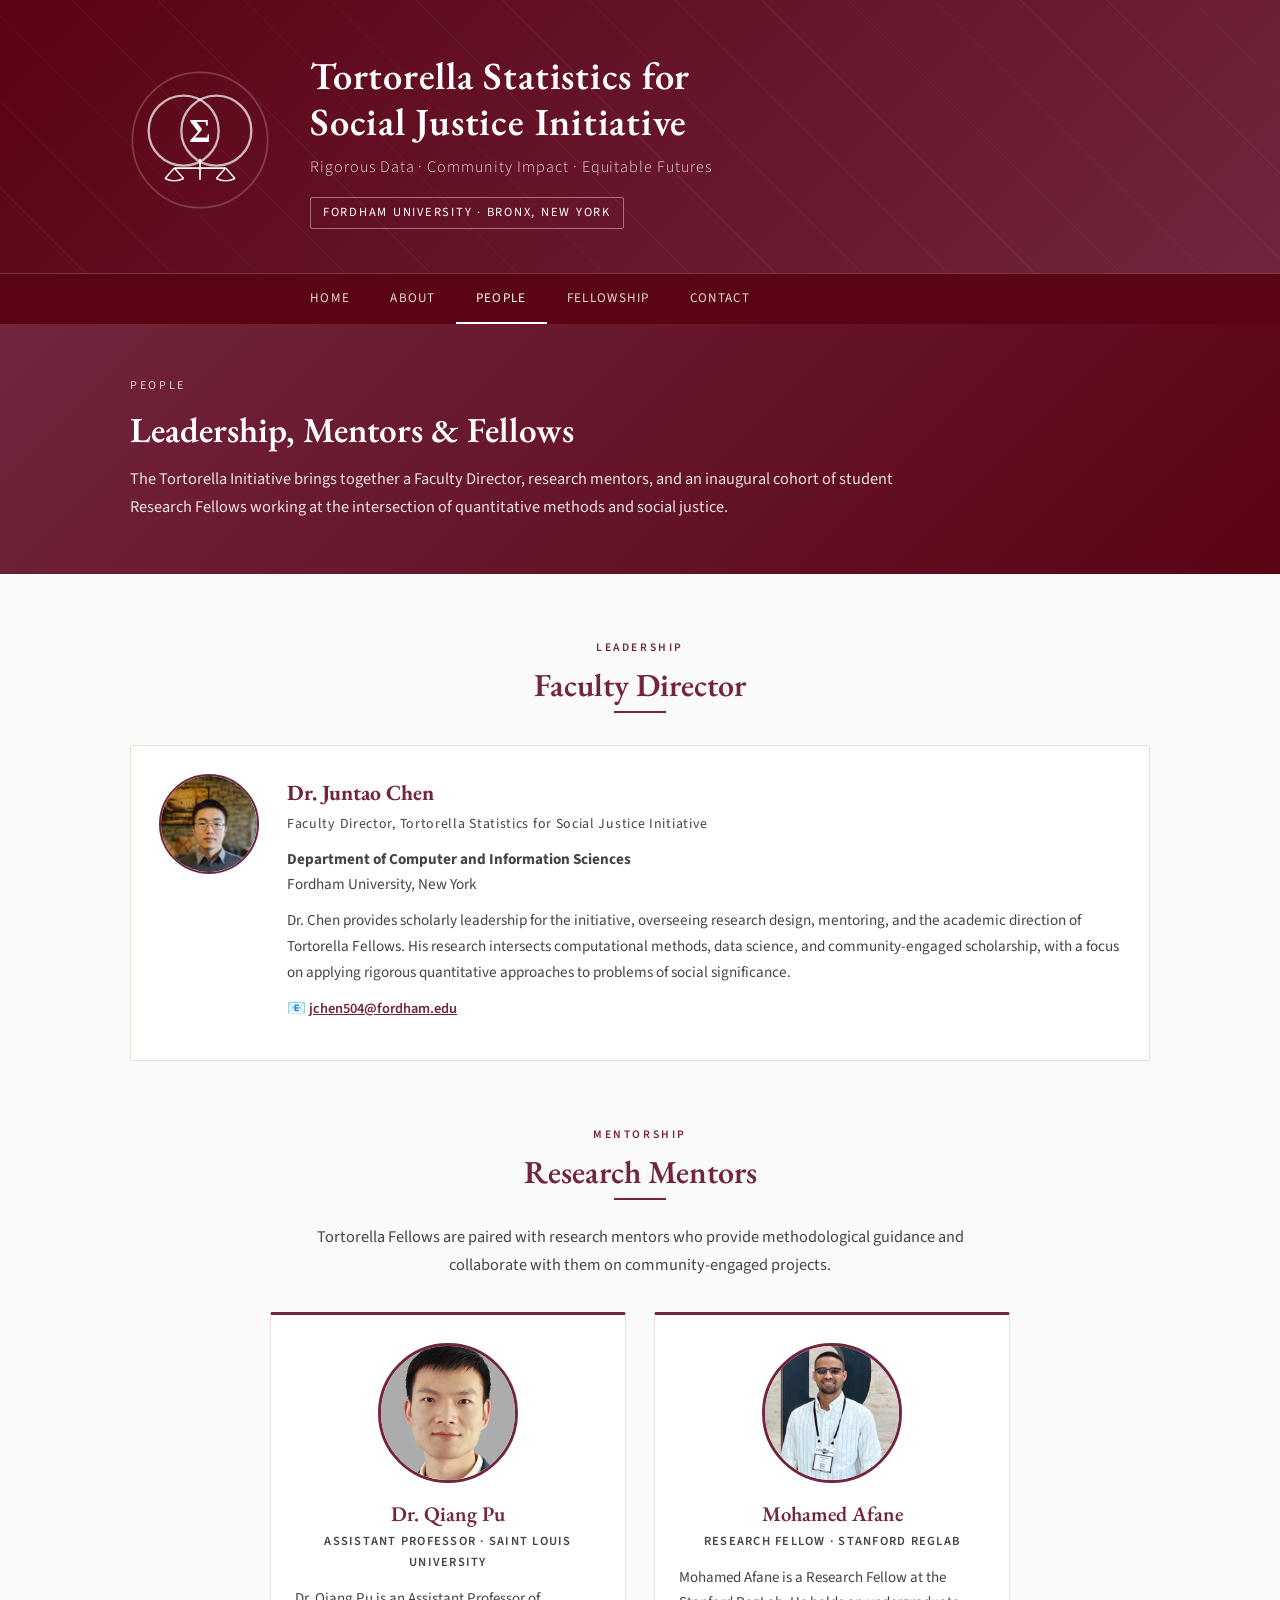
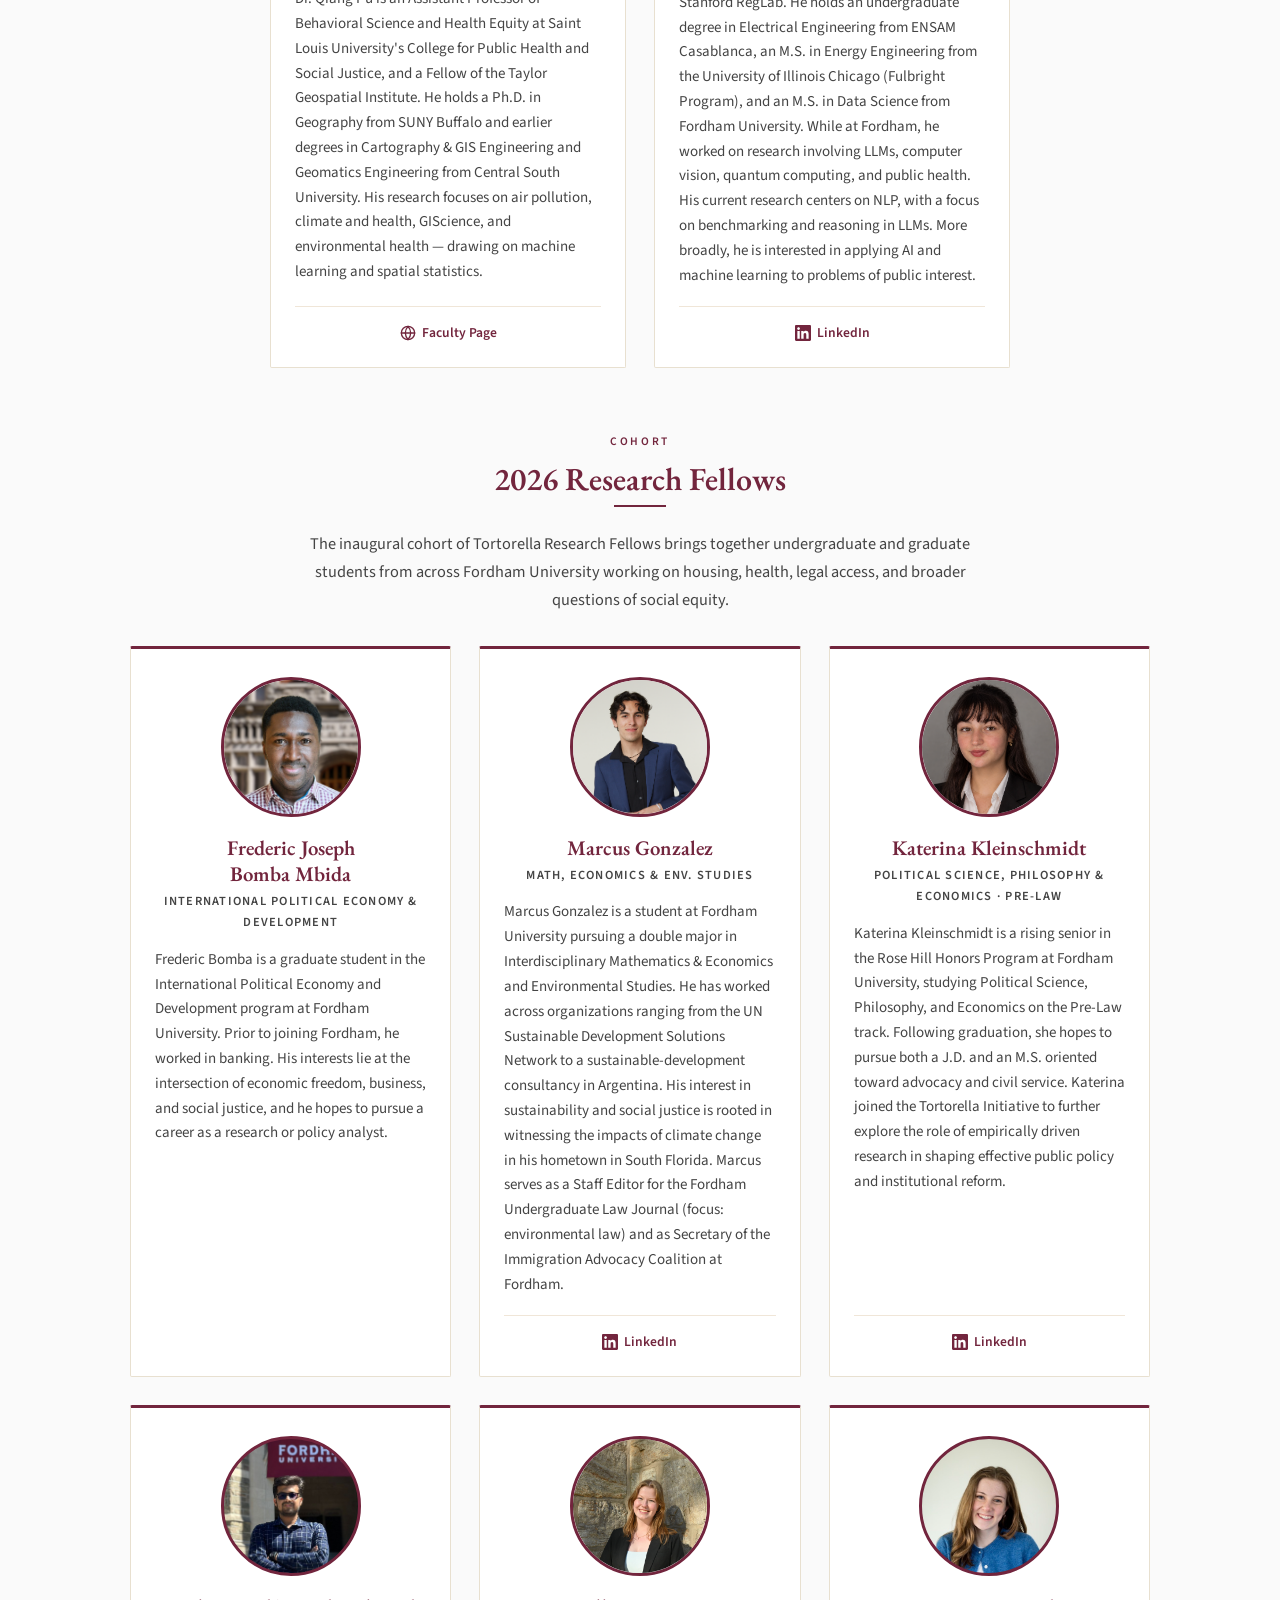
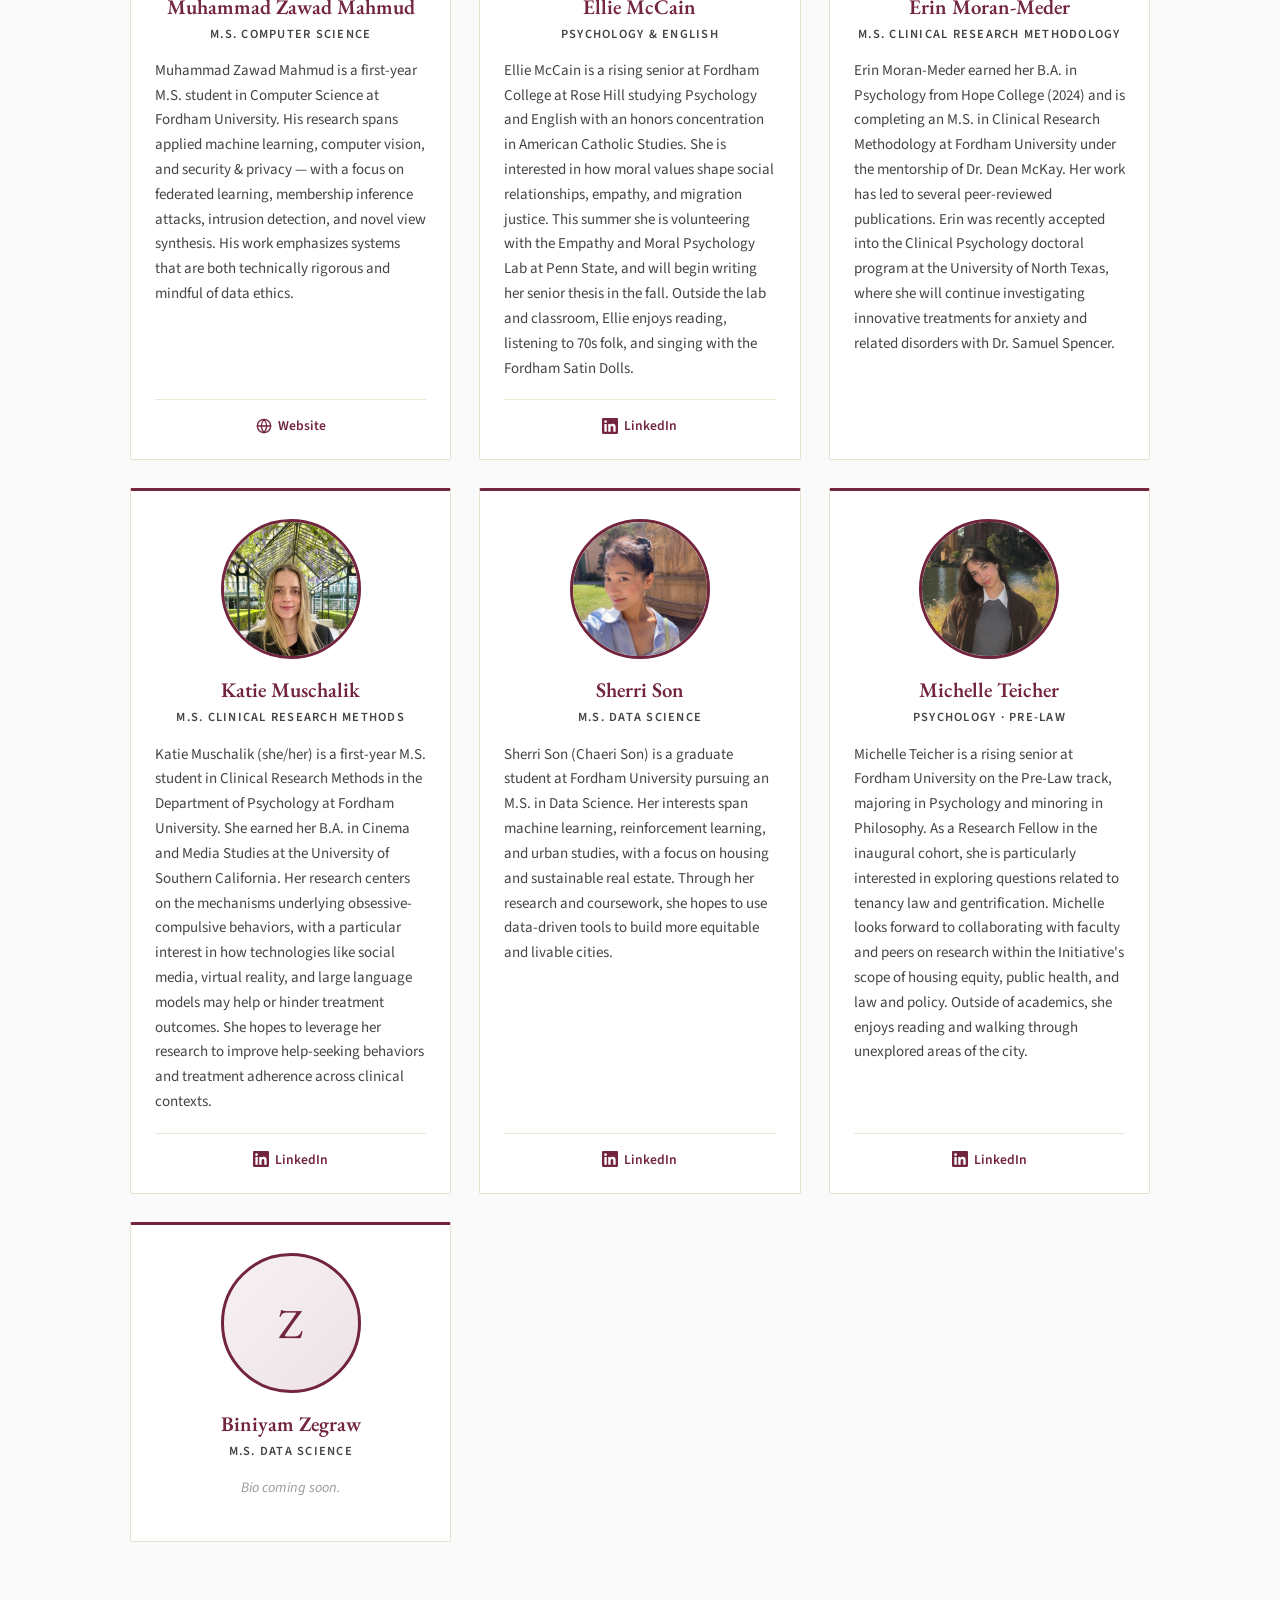
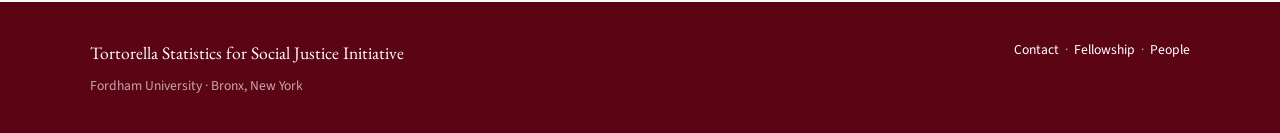
==== people.html @ 8338e9df "Add multi-page site, photos, and favicon" ====
<!DOCTYPE html>
<html lang="en">
<head>
<meta charset="UTF-8"/>
<meta name="viewport" content="width=device-width, initial-scale=1.0"/>
<title>People — Tortorella Statistics for Social Justice Initiative</title>
<link href="https://fonts.googleapis.com/css2?family=EB+Garamond:ital,wght@0,400;0,600;1,400&family=Libre+Baskerville:ital,wght@0,400;0,700;1,400&family=Source+Sans+3:wght@300;400;600&display=swap" rel="stylesheet"/>
<link rel="icon" href="favicon.svg" type="image/svg+xml"/>
<link rel="stylesheet" href="styles.css"/>
</head>
<body>

<!-- HEADER -->
<header>
  <div class="header-inner">
    <div class="header-logo-area">
      <svg xmlns="http://www.w3.org/2000/svg" viewBox="0 0 120 120" width="140" height="140">
        <circle cx="60" cy="60" r="58" fill="none" stroke="white" stroke-width="1.5" opacity="0.2"/>
        <circle cx="46" cy="52" r="30" fill="none" stroke="white" stroke-width="2" opacity="0.7"/>
        <circle cx="74" cy="52" r="30" fill="none" stroke="white" stroke-width="2" opacity="0.7"/>
        <text x="60" y="62" text-anchor="middle" font-family="Georgia,serif" font-size="28" fill="white" font-weight="bold">Σ</text>
        <line x1="38" y1="84" x2="82" y2="84" stroke="white" stroke-width="1.5"/>
        <line x1="60" y1="76" x2="60" y2="94" stroke="white" stroke-width="1.5"/>
        <line x1="38" y1="84" x2="30" y2="93" stroke="white" stroke-width="1.2"/>
        <line x1="38" y1="84" x2="46" y2="93" stroke="white" stroke-width="1.2"/>
        <path d="M30,93 Q38,97 46,93" fill="none" stroke="white" stroke-width="1.2"/>
        <line x1="82" y1="84" x2="90" y2="93" stroke="white" stroke-width="1.2"/>
        <line x1="82" y1="84" x2="74" y2="93" stroke="white" stroke-width="1.2"/>
        <path d="M74,93 Q82,97 90,93" fill="none" stroke="white" stroke-width="1.2"/>
      </svg>
    </div>
    <div class="header-text">
      <h1><a href="index.html">Tortorella Statistics for<br>Social Justice Initiative</a></h1>
      <div class="tagline">Rigorous Data · Community Impact · Equitable Futures</div>
      <div class="fordham-badge">Fordham University · Bronx, New York</div>
    </div>
  </div>
</header>

<!-- NAVIGATION -->
<nav>
  <ul>
    <li><a href="index.html">Home</a></li>
    <li><a href="about.html">About</a></li>
    <li><a href="people.html" class="active">People</a></li>
    <li><a href="fellowship.html">Fellowship</a></li>
    <li><a href="contact.html">Contact</a></li>
  </ul>
</nav>

<!-- PAGE HERO -->
<div class="hero-strip">
  <div class="hero-strip-inner">
    <div class="eyebrow">People</div>
    <h1>Leadership, Mentors &amp; Fellows</h1>
    <p>
      The Tortorella Initiative brings together a Faculty Director, research mentors,
      and an inaugural cohort of student Research Fellows working at the intersection of
      quantitative methods and social justice.
    </p>
  </div>
</div>

<!-- MAIN -->
<div class="page-wrap" style="padding-top:0;">

  <!-- FACULTY DIRECTOR -->
  <section>
    <div class="subsection-header">
      <div class="section-label">Leadership</div>
      <h2>Faculty Director</h2>
      <div class="section-rule"></div>
    </div>
    <div class="faculty-card">
      <img src="photos/Chen.jpg" alt="Dr. Juntao Chen"/>
      <div class="faculty-info">
        <h3>Dr. Juntao Chen</h3>
        <div class="title">Faculty Director, Tortorella Statistics for Social Justice Initiative</div>
        <p>
          <strong>Department of Computer and Information Sciences</strong><br>
          Fordham University, New York
        </p>
        <p>
          Dr. Chen provides scholarly leadership for the initiative, overseeing research design, mentoring,
          and the academic direction of Tortorella Fellows. His research intersects computational methods, data science,
          and community-engaged scholarship, with a focus on applying rigorous quantitative approaches to problems
          of social significance.
        </p>
        <p>
          📧 <a href="mailto:jchen504@fordham.edu" style="font-weight:600;">jchen504@fordham.edu</a>
        </p>
      </div>
    </div>
  </section>

  <!-- RESEARCH MENTORS -->
  <section>
    <div class="subsection-header">
      <div class="section-label">Mentorship</div>
      <h2>Research Mentors</h2>
      <div class="section-rule"></div>
      <p>
        Tortorella Fellows are paired with research mentors who provide methodological
        guidance and collaborate with them on community-engaged projects.
      </p>
    </div>
    <div class="mentors-grid">

      <!-- MENTOR: Qiang Pu -->
      <div class="fellow-card">
        <img src="photos/Qiang.jpg" alt="Dr. Qiang Pu" class="fellow-photo" style="object-position:center 25%;"/>
        <div class="fellow-name">Dr. Qiang Pu</div>
        <div class="fellow-affiliation">Assistant Professor · Saint Louis University</div>
        <p class="fellow-bio">
          Dr. Qiang Pu is an Assistant Professor of Behavioral Science and Health Equity
          at Saint Louis University's College for Public Health and Social Justice, and
          a Fellow of the Taylor Geospatial Institute. He holds a Ph.D. in Geography
          from SUNY Buffalo and earlier degrees in Cartography &amp; GIS Engineering
          and Geomatics Engineering from Central South University. His research focuses
          on air pollution, climate and health, GIScience, and environmental health —
          drawing on machine learning and spatial statistics.
        </p>
        <div class="fellow-links">
          <a href="https://www.slu.edu/public-health-social-justice/faculty/pu-qiang.php" target="_blank" rel="noopener">
            <svg viewBox="0 0 24 24" fill="none" stroke="currentColor" stroke-width="2" stroke-linecap="round" stroke-linejoin="round" aria-hidden="true">
              <circle cx="12" cy="12" r="10"/>
              <line x1="2" y1="12" x2="22" y2="12"/>
              <path d="M12 2a15.3 15.3 0 0 1 4 10 15.3 15.3 0 0 1-4 10 15.3 15.3 0 0 1-4-10 15.3 15.3 0 0 1 4-10z"/>
            </svg>
            Faculty Page
          </a>
        </div>
      </div>

      <!-- MENTOR: Mohamed Afane -->
      <div class="fellow-card">
        <img src="photos/Mohamed.jpeg" alt="Mohamed Afane" class="fellow-photo"/>
        <div class="fellow-name">Mohamed Afane</div>
        <div class="fellow-affiliation">Research Fellow · Stanford RegLab</div>
        <p class="fellow-bio">
          Mohamed Afane is a Research Fellow at the Stanford RegLab. He holds an
          undergraduate degree in Electrical Engineering from ENSAM Casablanca, an M.S.
          in Energy Engineering from the University of Illinois Chicago (Fulbright
          Program), and an M.S. in Data Science from Fordham University. While at
          Fordham, he worked on research involving LLMs, computer vision, quantum
          computing, and public health. His current research centers on NLP, with a
          focus on benchmarking and reasoning in LLMs. More broadly, he is interested
          in applying AI and machine learning to problems of public interest.
        </p>
        <div class="fellow-links">
          <a href="https://www.linkedin.com/in/afane/" target="_blank" rel="noopener">
            <svg viewBox="0 0 24 24" fill="currentColor" aria-hidden="true">
              <path d="M20.45 20.45h-3.55v-5.57c0-1.33-.02-3.04-1.85-3.04-1.85 0-2.13 1.45-2.13 2.95v5.66H9.36V9h3.41v1.56h.05c.47-.9 1.63-1.85 3.36-1.85 3.6 0 4.27 2.37 4.27 5.45v6.29zM5.34 7.43c-1.14 0-2.07-.93-2.07-2.07s.93-2.07 2.07-2.07 2.07.93 2.07 2.07-.93 2.07-2.07 2.07zM7.12 20.45H3.56V9h3.56v11.45zM22.22 0H1.77C.79 0 0 .77 0 1.72v20.56C0 23.23.79 24 1.77 24h20.45c.98 0 1.77-.77 1.77-1.72V1.72C24 .77 23.21 0 22.22 0z"/>
            </svg>
            LinkedIn
          </a>
        </div>
      </div>

    </div>
  </section>

  <!-- 2026 FELLOWS -->
  <section>
    <div class="subsection-header">
      <div class="section-label">Cohort</div>
      <h2>2026 Research Fellows</h2>
      <div class="section-rule"></div>
      <p>
        The inaugural cohort of Tortorella Research Fellows brings together undergraduate
        and graduate students from across Fordham University working on housing, health,
        legal access, and broader questions of social equity.
      </p>
    </div>
    <div class="fellows-grid">

      <!-- FELLOW: Frederic Joseph Bomba Mbida -->
      <div class="fellow-card">
        <img src="photos/Fredric.jpg" alt="Frederic Joseph Bomba Mbida" class="fellow-photo"/>
        <div class="fellow-name">Frederic Joseph<br>Bomba Mbida</div>
        <div class="fellow-affiliation">International Political Economy &amp; Development</div>
        <p class="fellow-bio">
          Frederic Bomba is a graduate student in the International Political Economy and
          Development program at Fordham University. Prior to joining Fordham, he worked
          in banking. His interests lie at the intersection of economic freedom, business,
          and social justice, and he hopes to pursue a career as a research or policy analyst.
        </p>
      </div>

      <!-- FELLOW: Marcus Gonzalez -->
      <div class="fellow-card">
        <img src="photos/Marcus.jpg" alt="Marcus Gonzalez" class="fellow-photo"/>
        <div class="fellow-name">Marcus Gonzalez</div>
        <div class="fellow-affiliation">Math, Economics &amp; Env. Studies</div>
        <p class="fellow-bio">
          Marcus Gonzalez is a student at Fordham University pursuing a double major in
          Interdisciplinary Mathematics &amp; Economics and Environmental Studies. He has
          worked across organizations ranging from the UN Sustainable Development Solutions
          Network to a sustainable-development consultancy in Argentina. His interest in
          sustainability and social justice is rooted in witnessing the impacts of climate
          change in his hometown in South Florida. Marcus serves as a Staff Editor for the
          Fordham Undergraduate Law Journal (focus: environmental law) and as Secretary of
          the Immigration Advocacy Coalition at Fordham.
        </p>
        <div class="fellow-links">
          <a href="https://www.linkedin.com/in/marcuswgonzalez/" target="_blank" rel="noopener">
            <svg viewBox="0 0 24 24" fill="currentColor" aria-hidden="true">
              <path d="M20.45 20.45h-3.55v-5.57c0-1.33-.02-3.04-1.85-3.04-1.85 0-2.13 1.45-2.13 2.95v5.66H9.36V9h3.41v1.56h.05c.47-.9 1.63-1.85 3.36-1.85 3.6 0 4.27 2.37 4.27 5.45v6.29zM5.34 7.43c-1.14 0-2.07-.93-2.07-2.07s.93-2.07 2.07-2.07 2.07.93 2.07 2.07-.93 2.07-2.07 2.07zM7.12 20.45H3.56V9h3.56v11.45zM22.22 0H1.77C.79 0 0 .77 0 1.72v20.56C0 23.23.79 24 1.77 24h20.45c.98 0 1.77-.77 1.77-1.72V1.72C24 .77 23.21 0 22.22 0z"/>
            </svg>
            LinkedIn
          </a>
        </div>
      </div>

      <!-- FELLOW: Katerina Kleinschmidt -->
      <div class="fellow-card">
        <img src="photos/Katerina.png" alt="Katerina Kleinschmidt" class="fellow-photo"/>
        <div class="fellow-name">Katerina Kleinschmidt</div>
        <div class="fellow-affiliation">Political Science, Philosophy &amp; Economics · Pre-Law</div>
        <p class="fellow-bio">
          Katerina Kleinschmidt is a rising senior in the Rose Hill Honors Program at
          Fordham University, studying Political Science, Philosophy, and Economics on the
          Pre-Law track. Following graduation, she hopes to pursue both a J.D. and an M.S.
          oriented toward advocacy and civil service. Katerina joined the Tortorella
          Initiative to further explore the role of empirically driven research in shaping
          effective public policy and institutional reform.
        </p>
        <div class="fellow-links">
          <a href="https://www.linkedin.com/in/katerina-kleinschmidt/" target="_blank" rel="noopener">
            <svg viewBox="0 0 24 24" fill="currentColor" aria-hidden="true">
              <path d="M20.45 20.45h-3.55v-5.57c0-1.33-.02-3.04-1.85-3.04-1.85 0-2.13 1.45-2.13 2.95v5.66H9.36V9h3.41v1.56h.05c.47-.9 1.63-1.85 3.36-1.85 3.6 0 4.27 2.37 4.27 5.45v6.29zM5.34 7.43c-1.14 0-2.07-.93-2.07-2.07s.93-2.07 2.07-2.07 2.07.93 2.07 2.07-.93 2.07-2.07 2.07zM7.12 20.45H3.56V9h3.56v11.45zM22.22 0H1.77C.79 0 0 .77 0 1.72v20.56C0 23.23.79 24 1.77 24h20.45c.98 0 1.77-.77 1.77-1.72V1.72C24 .77 23.21 0 22.22 0z"/>
            </svg>
            LinkedIn
          </a>
        </div>
      </div>

      <!-- FELLOW: Muhammad Zawad Mahmud -->
      <div class="fellow-card">
        <div class="fellow-photo" role="img" aria-label="Muhammad Zawad Mahmud" style="background-image:url('photos/Muhammad.jpg'); background-size:220%; background-position:50% 70%; background-repeat:no-repeat;"></div>
        <div class="fellow-name">Muhammad Zawad Mahmud</div>
        <div class="fellow-affiliation">M.S. Computer Science</div>
        <p class="fellow-bio">
          Muhammad Zawad Mahmud is a first-year M.S. student in Computer Science at Fordham
          University. His research spans applied machine learning, computer vision, and
          security &amp; privacy — with a focus on federated learning, membership inference
          attacks, intrusion detection, and novel view synthesis. His work emphasizes systems
          that are both technically rigorous and mindful of data ethics.
        </p>
        <div class="fellow-links">
          <a href="https://zawadsadat.github.io/" target="_blank" rel="noopener">
            <svg viewBox="0 0 24 24" fill="none" stroke="currentColor" stroke-width="2" stroke-linecap="round" stroke-linejoin="round" aria-hidden="true">
              <circle cx="12" cy="12" r="10"/>
              <line x1="2" y1="12" x2="22" y2="12"/>
              <path d="M12 2a15.3 15.3 0 0 1 4 10 15.3 15.3 0 0 1-4 10 15.3 15.3 0 0 1-4-10 15.3 15.3 0 0 1 4-10z"/>
            </svg>
            Website
          </a>
        </div>
      </div>

      <!-- FELLOW: Ellie McCain -->
      <div class="fellow-card">
        <img src="photos/Ellie.jpg" alt="Ellie McCain" class="fellow-photo"/>
        <div class="fellow-name">Ellie McCain</div>
        <div class="fellow-affiliation">Psychology &amp; English</div>
        <p class="fellow-bio">
          Ellie McCain is a rising senior at Fordham College at Rose Hill studying Psychology
          and English with an honors concentration in American Catholic Studies. She is
          interested in how moral values shape social relationships, empathy, and migration
          justice. This summer she is volunteering with the Empathy and Moral Psychology Lab
          at Penn State, and will begin writing her senior thesis in the fall. Outside the
          lab and classroom, Ellie enjoys reading, listening to 70s folk, and singing with
          the Fordham Satin Dolls.
        </p>
        <div class="fellow-links">
          <a href="https://www.linkedin.com/in/elliemccain" target="_blank" rel="noopener">
            <svg viewBox="0 0 24 24" fill="currentColor" aria-hidden="true">
              <path d="M20.45 20.45h-3.55v-5.57c0-1.33-.02-3.04-1.85-3.04-1.85 0-2.13 1.45-2.13 2.95v5.66H9.36V9h3.41v1.56h.05c.47-.9 1.63-1.85 3.36-1.85 3.6 0 4.27 2.37 4.27 5.45v6.29zM5.34 7.43c-1.14 0-2.07-.93-2.07-2.07s.93-2.07 2.07-2.07 2.07.93 2.07 2.07-.93 2.07-2.07 2.07zM7.12 20.45H3.56V9h3.56v11.45zM22.22 0H1.77C.79 0 0 .77 0 1.72v20.56C0 23.23.79 24 1.77 24h20.45c.98 0 1.77-.77 1.77-1.72V1.72C24 .77 23.21 0 22.22 0z"/>
            </svg>
            LinkedIn
          </a>
        </div>
      </div>

      <!-- FELLOW: Erin Moran-Meder -->
      <div class="fellow-card">
        <div class="fellow-photo" role="img" aria-label="Erin Moran-Meder" style="background-image:url('photos/Erin.jpg'); background-size:150%; background-position:55% 25%; background-repeat:no-repeat;"></div>
        <div class="fellow-name">Erin Moran-Meder</div>
        <div class="fellow-affiliation">M.S. Clinical Research Methodology</div>
        <p class="fellow-bio">
          Erin Moran-Meder earned her B.A. in Psychology from Hope College (2024) and is
          completing an M.S. in Clinical Research Methodology at Fordham University under
          the mentorship of Dr. Dean McKay. Her work has led to several peer-reviewed
          publications. Erin was recently accepted into the Clinical Psychology doctoral
          program at the University of North Texas, where she will continue investigating
          innovative treatments for anxiety and related disorders with Dr. Samuel Spencer.
        </p>
      </div>

      <!-- FELLOW: Katie Muschalik -->
      <div class="fellow-card">
        <img src="photos/Katie.jpeg" alt="Katie Muschalik" class="fellow-photo"/>
        <div class="fellow-name">Katie Muschalik</div>
        <div class="fellow-affiliation">M.S. Clinical Research Methods</div>
        <p class="fellow-bio">
          Katie Muschalik (she/her) is a first-year M.S. student in Clinical Research Methods
          in the Department of Psychology at Fordham University. She earned her B.A. in
          Cinema and Media Studies at the University of Southern California. Her research
          centers on the mechanisms underlying obsessive-compulsive behaviors, with a
          particular interest in how technologies like social media, virtual reality, and
          large language models may help or hinder treatment outcomes. She hopes to leverage
          her research to improve help-seeking behaviors and treatment adherence across
          clinical contexts.
        </p>
        <div class="fellow-links">
          <a href="https://www.linkedin.com/in/katie-muschalik-556ab1175" target="_blank" rel="noopener">
            <svg viewBox="0 0 24 24" fill="currentColor" aria-hidden="true">
              <path d="M20.45 20.45h-3.55v-5.57c0-1.33-.02-3.04-1.85-3.04-1.85 0-2.13 1.45-2.13 2.95v5.66H9.36V9h3.41v1.56h.05c.47-.9 1.63-1.85 3.36-1.85 3.6 0 4.27 2.37 4.27 5.45v6.29zM5.34 7.43c-1.14 0-2.07-.93-2.07-2.07s.93-2.07 2.07-2.07 2.07.93 2.07 2.07-.93 2.07-2.07 2.07zM7.12 20.45H3.56V9h3.56v11.45zM22.22 0H1.77C.79 0 0 .77 0 1.72v20.56C0 23.23.79 24 1.77 24h20.45c.98 0 1.77-.77 1.77-1.72V1.72C24 .77 23.21 0 22.22 0z"/>
            </svg>
            LinkedIn
          </a>
        </div>
      </div>

      <!-- FELLOW: Sherri Son -->
      <div class="fellow-card">
        <img src="photos/Sherri.JPG" alt="Sherri Son" class="fellow-photo"/>
        <div class="fellow-name">Sherri Son</div>
        <div class="fellow-affiliation">M.S. Data Science</div>
        <p class="fellow-bio">
          Sherri Son (Chaeri Son) is a graduate student at Fordham University pursuing an M.S.
          in Data Science. Her interests span machine learning, reinforcement learning, and
          urban studies, with a focus on housing and sustainable real estate. Through her
          research and coursework, she hopes to use data-driven tools to build more equitable
          and livable cities.
        </p>
        <div class="fellow-links">
          <a href="https://www.linkedin.com/in/sherri-son/" target="_blank" rel="noopener">
            <svg viewBox="0 0 24 24" fill="currentColor" aria-hidden="true">
              <path d="M20.45 20.45h-3.55v-5.57c0-1.33-.02-3.04-1.85-3.04-1.85 0-2.13 1.45-2.13 2.95v5.66H9.36V9h3.41v1.56h.05c.47-.9 1.63-1.85 3.36-1.85 3.6 0 4.27 2.37 4.27 5.45v6.29zM5.34 7.43c-1.14 0-2.07-.93-2.07-2.07s.93-2.07 2.07-2.07 2.07.93 2.07 2.07-.93 2.07-2.07 2.07zM7.12 20.45H3.56V9h3.56v11.45zM22.22 0H1.77C.79 0 0 .77 0 1.72v20.56C0 23.23.79 24 1.77 24h20.45c.98 0 1.77-.77 1.77-1.72V1.72C24 .77 23.21 0 22.22 0z"/>
            </svg>
            LinkedIn
          </a>
        </div>
      </div>

      <!-- FELLOW: Michelle Teicher -->
      <div class="fellow-card">
        <img src="photos/Michelle.png" alt="Michelle Teicher" class="fellow-photo"/>
        <div class="fellow-name">Michelle Teicher</div>
        <div class="fellow-affiliation">Psychology · Pre-Law</div>
        <p class="fellow-bio">
          Michelle Teicher is a rising senior at Fordham University on the Pre-Law track,
          majoring in Psychology and minoring in Philosophy. As a Research Fellow in the
          inaugural cohort, she is particularly interested in exploring questions related
          to tenancy law and gentrification. Michelle looks forward to collaborating with
          faculty and peers on research within the Initiative's scope of housing equity,
          public health, and law and policy. Outside of academics, she enjoys reading and
          walking through unexplored areas of the city.
        </p>
        <div class="fellow-links">
          <a href="https://www.linkedin.com/in/michelle-teicher" target="_blank" rel="noopener">
            <svg viewBox="0 0 24 24" fill="currentColor" aria-hidden="true">
              <path d="M20.45 20.45h-3.55v-5.57c0-1.33-.02-3.04-1.85-3.04-1.85 0-2.13 1.45-2.13 2.95v5.66H9.36V9h3.41v1.56h.05c.47-.9 1.63-1.85 3.36-1.85 3.6 0 4.27 2.37 4.27 5.45v6.29zM5.34 7.43c-1.14 0-2.07-.93-2.07-2.07s.93-2.07 2.07-2.07 2.07.93 2.07 2.07-.93 2.07-2.07 2.07zM7.12 20.45H3.56V9h3.56v11.45zM22.22 0H1.77C.79 0 0 .77 0 1.72v20.56C0 23.23.79 24 1.77 24h20.45c.98 0 1.77-.77 1.77-1.72V1.72C24 .77 23.21 0 22.22 0z"/>
            </svg>
            LinkedIn
          </a>
        </div>
      </div>

      <!-- FELLOW: Biniyam Zegraw -->
      <div class="fellow-card">
        <div class="fellow-photo placeholder">Z</div>
        <div class="fellow-name">Biniyam Zegraw</div>
        <div class="fellow-affiliation">M.S. Data Science</div>
        <div class="fellow-placeholder-text">Bio coming soon.</div>
      </div>

    </div>
  </section>

</div>

<!-- FOOTER -->
<footer>
  <div class="footer-inner">
    <div>
      <div class="footer-brand">Tortorella Statistics for Social Justice Initiative</div>
      <div>Fordham University · Bronx, New York</div>
    </div>
    <div>
      <a href="contact.html">Contact</a> &nbsp;·&nbsp;
      <a href="fellowship.html">Fellowship</a> &nbsp;·&nbsp;
      <a href="people.html">People</a>
    </div>
  </div>
</footer>

</body>
</html>
---- styles.css ----
/* =====================================================
   Tortorella Statistics for Social Justice Initiative
   Shared stylesheet (used by all pages)
   ===================================================== */

:root {
  --maroon: #72253D;
  --maroon-dark: #5A0414;
  --navy: #72253D;
  --navy-dark: #5A0414;
  --accent: #ffffff;
  --gold: #ffffff;
  --text: #1c1c1c;
  --text-muted: #444;
  --bg: #fafafa;
  --bg-warm: #f7f1f3;
  --rule: #c0788a;
  --link: #72253D;
}

* { margin: 0; padding: 0; box-sizing: border-box; }

body {
  font-family: 'Source Sans 3', sans-serif;
  background: var(--bg);
  color: var(--text);
  line-height: 1.7;
}

/* ── HEADER ── */
header {
  background: linear-gradient(135deg, #5A0414 0%, #72253D 100%);
  color: white;
  padding: 0;
  position: relative;
  overflow: hidden;
}
header::before {
  content: '';
  position: absolute;
  inset: 0;
  background: repeating-linear-gradient(
    45deg,
    transparent,
    transparent 60px,
    rgba(255,255,255,0.04) 60px,
    rgba(255,255,255,0.04) 61px
  );
}
.header-inner {
  max-width: 1100px;
  margin: 0 auto;
  padding: 52px 40px 44px;
  position: relative;
  display: flex;
  align-items: center;
  gap: 40px;
}
.header-logo-area { flex-shrink: 0; }
.header-logo-area svg { display: block; }
.header-text { flex: 1; }
.header-text h1 {
  font-family: 'EB Garamond', serif;
  font-size: 2.4rem;
  font-weight: 600;
  letter-spacing: 0.02em;
  line-height: 1.2;
  color: white;
}
.header-text h1 a { color: white; text-decoration: none; }
.header-text .tagline {
  margin-top: 10px;
  font-size: 1rem;
  color: rgba(255,255,255,0.85);
  letter-spacing: 0.06em;
  font-weight: 300;
}
.header-text .fordham-badge {
  display: inline-block;
  margin-top: 16px;
  border: 1px solid rgba(255,255,255,0.4);
  border-radius: 2px;
  padding: 4px 12px;
  font-size: 0.78rem;
  letter-spacing: 0.14em;
  color: white;
  text-transform: uppercase;
}

/* ── NAV ── */
nav {
  background: var(--navy-dark);
  border-top: 1px solid rgba(255,255,255,0.2);
}
nav ul {
  max-width: 1100px;
  margin: 0 auto;
  padding: 0 40px 0 200px;
  list-style: none;
  display: flex;
  gap: 0;
}
@media (max-width: 720px) { nav ul { padding: 0 20px; } }
nav ul li a {
  display: block;
  padding: 13px 20px;
  color: rgba(255,255,255,0.85);
  text-decoration: none;
  font-size: 0.82rem;
  letter-spacing: 0.1em;
  text-transform: uppercase;
  transition: color 0.2s;
  border-bottom: 2px solid transparent;
}
nav ul li a:hover { color: white; border-bottom-color: white; }
nav ul li a.active { color: white; border-bottom-color: white; }

/* ── LAYOUT ── */
.page-wrap { max-width: 1100px; margin: 0 auto; padding: 60px 40px; }

section { margin-bottom: 64px; }
section:last-child { margin-bottom: 0; }

.section-label {
  font-size: 0.72rem;
  letter-spacing: 0.22em;
  text-transform: uppercase;
  color: var(--maroon);
  font-weight: 600;
  margin-bottom: 8px;
}
h2 {
  font-family: 'EB Garamond', serif;
  font-size: 2rem;
  font-weight: 600;
  color: var(--maroon);
  line-height: 1.25;
  margin-bottom: 6px;
}
.section-rule {
  width: 52px;
  height: 2px;
  background: var(--maroon);
  margin-bottom: 24px;
}
p { margin-bottom: 16px; color: var(--text-muted); font-size: 1.02rem; }
p:last-child { margin-bottom: 0; }

/* ── HERO STRIP (used on multiple pages) ── */
.hero-strip {
  background: linear-gradient(135deg, #72253D 0%, #5A0414 100%);
  color: white;
  padding: 52px 40px;
  margin-bottom: 64px;
  position: relative;
  overflow: hidden;
}
.hero-strip.with-quote::after {
  content: '"';
  position: absolute;
  right: 60px;
  top: -10px;
  font-family: 'EB Garamond', serif;
  font-size: 18rem;
  color: rgba(255,255,255,0.07);
  line-height: 1;
  pointer-events: none;
}
.hero-strip-inner { max-width: 1020px; margin: 0 auto; }
.hero-strip blockquote {
  font-family: 'EB Garamond', serif;
  font-size: 1.55rem;
  font-style: italic;
  line-height: 1.5;
  color: #ffffff;
  text-shadow: 0 1px 3px rgba(0,0,0,0.3);
  margin-bottom: 16px;
  max-width: 760px;
}
.hero-strip cite {
  font-size: 0.85rem;
  color: #ffffff;
  letter-spacing: 0.08em;
  font-style: normal;
  text-shadow: 0 1px 2px rgba(0,0,0,0.25);
}
.hero-strip .eyebrow {
  font-size: 0.75rem;
  letter-spacing: 0.22em;
  text-transform: uppercase;
  color: rgba(255,255,255,0.8);
  margin-bottom: 12px;
}
.hero-strip h1 {
  font-family: 'EB Garamond', serif;
  font-size: 2.2rem;
  font-weight: 600;
  line-height: 1.25;
  margin-bottom: 14px;
  color: white;
}
.hero-strip p {
  color: rgba(255,255,255,0.88);
  font-size: 1.02rem;
  max-width: 780px;
  margin-bottom: 0;
}

/* ── TWO COLUMN ── */
.two-col { display: grid; grid-template-columns: 1fr 1fr; gap: 40px; }
@media (max-width: 720px) { .two-col { grid-template-columns: 1fr; } }

/* ── CARD GRID (mission cards) ── */
.card-grid { display: grid; grid-template-columns: repeat(3, 1fr); gap: 20px; }
@media (max-width: 860px) { .card-grid { grid-template-columns: 1fr 1fr; } }
@media (max-width: 540px) { .card-grid { grid-template-columns: 1fr; } }

.card {
  background: white;
  border: 1px solid #e8e0d0;
  border-top: 3px solid var(--maroon);
  padding: 24px 22px;
  border-radius: 2px;
}
.card h3 {
  font-family: 'EB Garamond', serif;
  font-size: 1.15rem;
  color: var(--maroon);
  margin-bottom: 8px;
}
.card p { font-size: 0.93rem; color: var(--text-muted); margin: 0; }
.card .icon {
  font-size: 1.6rem;
  margin-bottom: 12px;
  display: block;
}

/* ── FOCUS AREAS ── */
.focus-list {
  display: flex;
  flex-wrap: wrap;
  gap: 10px;
  margin-top: 16px;
}
.focus-tag {
  background: var(--maroon);
  color: white;
  padding: 7px 16px;
  border-radius: 2px;
  font-size: 0.84rem;
  letter-spacing: 0.04em;
  border-left: 3px solid var(--gold);
}

/* ── FACULTY CARD (used on People page for Dr. Chen) ── */
.faculty-card {
  display: flex;
  gap: 28px;
  background: white;
  border: 1px solid #e8e0d0;
  padding: 28px 28px;
  border-radius: 2px;
  align-items: flex-start;
}
.faculty-card img {
  width: 100px;
  height: 100px;
  border-radius: 50%;
  object-fit: cover;
  object-position: center top;
  border: 2px solid var(--maroon);
  flex-shrink: 0;
}
.faculty-info h3 {
  font-family: 'EB Garamond', serif;
  font-size: 1.35rem;
  color: var(--maroon);
  margin-bottom: 2px;
}
.faculty-info .title {
  font-size: 0.87rem;
  color: var(--text-muted);
  letter-spacing: 0.05em;
  margin-bottom: 10px;
}
.faculty-info p { font-size: 0.95rem; color: var(--text-muted); margin-bottom: 10px; }
.faculty-info a { color: var(--maroon); font-size: 0.9rem; }

/* ── PROGRAM STEPS ── */
.steps { counter-reset: step; display: flex; flex-direction: column; gap: 0; }
.step {
  display: flex;
  gap: 20px;
  padding: 24px 0;
  border-bottom: 1px solid #e8e0d0;
}
.step:last-child { border-bottom: none; }
.step-num {
  counter-increment: step;
  flex-shrink: 0;
  width: 42px;
  height: 42px;
  background: var(--maroon);
  color: white;
  display: flex;
  align-items: center;
  justify-content: center;
  font-family: 'EB Garamond', serif;
  font-size: 1.3rem;
  font-weight: 600;
  border-radius: 50%;
}
.step-body h3 {
  font-family: 'EB Garamond', serif;
  font-size: 1.15rem;
  color: var(--maroon);
  margin-bottom: 6px;
}
.step-body p { font-size: 0.95rem; color: var(--text-muted); margin: 0; }

/* ── FELLOWSHIP BANNER ── */
.fellowship-banner {
  background: linear-gradient(135deg, #72253D 0%, #5A0414 100%);
  border-left: 5px solid var(--gold);
  padding: 40px 40px;
  color: white;
  border-radius: 2px;
  position: relative;
  overflow: hidden;
}
.fellowship-banner::before {
  content: '2026';
  position: absolute;
  right: 30px;
  top: 50%;
  transform: translateY(-50%);
  font-family: 'EB Garamond', serif;
  font-size: 7rem;
  color: rgba(255,255,255,0.1);
  font-weight: 600;
  pointer-events: none;
  line-height: 1;
}
.fellowship-banner .eyebrow {
  font-size: 0.75rem;
  letter-spacing: 0.22em;
  text-transform: uppercase;
  color: white;
  margin-bottom: 10px;
}
.fellowship-banner h2 {
  color: white;
  font-size: 1.8rem;
  margin-bottom: 16px;
}
.fellowship-banner p { color: rgba(255,255,255,0.80); margin-bottom: 12px; font-size: 1rem; }
.fellowship-banner ul {
  padding-left: 20px;
  color: rgba(255,255,255,0.80);
  font-size: 0.95rem;
  margin-bottom: 20px;
  line-height: 1.9;
}
.fellowship-banner .detail-grid {
  display: grid;
  grid-template-columns: 1fr 1fr;
  gap: 16px;
  margin: 20px 0 24px;
}
.fellowship-banner .detail-item {
  background: rgba(255,255,255,0.06);
  border: 1px solid rgba(255,255,255,0.25);
  padding: 14px 16px;
  border-radius: 2px;
}
.fellowship-banner .detail-item .label {
  font-size: 0.7rem;
  letter-spacing: 0.16em;
  text-transform: uppercase;
  color: white;
  margin-bottom: 4px;
}
.fellowship-banner .detail-item .value {
  color: white;
  font-size: 0.95rem;
}
.fellowship-banner .status-callout {
  background: rgba(255,255,255,0.12);
  border: 1px solid rgba(255,255,255,0.4);
  border-left: 4px solid white;
  padding: 14px 18px;
  margin: 20px 0;
  border-radius: 2px;
}
.fellowship-banner .status-callout .label {
  font-size: 0.72rem;
  letter-spacing: 0.18em;
  text-transform: uppercase;
  color: rgba(255,255,255,0.7);
}
.fellowship-banner .status-callout .headline {
  font-size: 1.15rem;
  font-weight: 700;
  color: white;
}
.fellowship-banner .status-callout .note {
  font-size: 0.88rem;
  color: rgba(255,255,255,0.8);
}

/* ── BUTTONS ── */
.btn {
  display: inline-block;
  background: white;
  color: #5A0414;
  padding: 12px 28px;
  font-size: 0.85rem;
  font-weight: 700;
  letter-spacing: 0.1em;
  text-transform: uppercase;
  text-decoration: none;
  border-radius: 2px;
  transition: background 0.2s, color 0.2s;
}
.btn:hover { background: #f0e0e4; color: #5A0414; }
.btn-outline {
  background: transparent;
  border: 1px solid rgba(255,255,255,0.8);
  color: white;
  margin-left: 12px;
}
.btn-outline:hover { background: rgba(255,255,255,0.15); }
.btn-disabled {
  background: rgba(255,255,255,0.18);
  color: rgba(255,255,255,0.7);
  cursor: not-allowed;
  border: 1px solid rgba(255,255,255,0.25);
}
.btn-disabled:hover { background: rgba(255,255,255,0.18); color: rgba(255,255,255,0.7); }

/* Maroon button variant for light backgrounds (home page CTAs) */
.btn-maroon {
  background: var(--maroon);
  color: white;
}
.btn-maroon:hover { background: var(--maroon-dark); color: white; }

/* ── HOME PAGE QUICK LINKS ── */
.quick-links {
  display: grid;
  grid-template-columns: repeat(4, 1fr);
  gap: 20px;
  margin-top: 24px;
}
@media (max-width: 860px) { .quick-links { grid-template-columns: repeat(2, 1fr); } }
@media (max-width: 480px) { .quick-links { grid-template-columns: 1fr; } }
.quick-link {
  background: white;
  border: 1px solid #e8e0d0;
  border-top: 3px solid var(--maroon);
  padding: 24px 22px;
  border-radius: 2px;
  text-decoration: none;
  color: var(--text);
  transition: transform 0.15s, box-shadow 0.15s;
  display: block;
}
.quick-link:hover {
  transform: translateY(-2px);
  box-shadow: 0 8px 18px rgba(114,37,61,0.08);
}
.quick-link h3 {
  font-family: 'EB Garamond', serif;
  font-size: 1.2rem;
  color: var(--maroon);
  margin-bottom: 6px;
}
.quick-link p { font-size: 0.9rem; color: var(--text-muted); margin: 0; }
.quick-link .arrow {
  display: inline-block;
  margin-top: 10px;
  font-size: 0.85rem;
  color: var(--maroon);
  font-weight: 600;
}

/* ── PARTNERS / CCEL ── */
.partner-box {
  background: #f7f1f3;
  border: 1px solid #e0d8c8;
  padding: 28px 28px;
  border-radius: 2px;
}
.partner-box h3 {
  font-family: 'EB Garamond', serif;
  font-size: 1.15rem;
  color: var(--maroon);
  margin-bottom: 8px;
}
.partner-box p { font-size: 0.94rem; }

/* ── PEOPLE: FELLOWS GRID ── */
.fellows-grid {
  display: grid;
  grid-template-columns: repeat(3, 1fr);
  gap: 28px;
}
@media (max-width: 900px) { .fellows-grid { grid-template-columns: repeat(2, 1fr); } }
@media (max-width: 560px) { .fellows-grid { grid-template-columns: 1fr; } }

/* ── PEOPLE: MENTORS GRID (2-up, centered, narrower) ── */
.mentors-grid {
  display: grid;
  grid-template-columns: repeat(2, 1fr);
  gap: 28px;
  max-width: 740px;
  margin: 0 auto;
}
@media (max-width: 560px) { .mentors-grid { grid-template-columns: 1fr; } }

.subsection-header {
  text-align: center;
  margin-bottom: 32px;
}
.subsection-header .section-rule {
  margin-left: auto;
  margin-right: auto;
}
.subsection-header p {
  max-width: 680px;
  margin: 12px auto 0;
}

.fellow-card {
  background: white;
  border: 1px solid #e8e0d0;
  border-top: 3px solid var(--maroon);
  padding: 28px 24px 22px;
  border-radius: 2px;
  display: flex;
  flex-direction: column;
  align-items: center;
  text-align: center;
}
.fellow-photo {
  width: 140px;
  height: 140px;
  border-radius: 50%;
  object-fit: cover;
  object-position: center top;
  border: 3px solid var(--maroon);
  background: var(--bg-warm);
  margin-bottom: 18px;
}
.fellow-photo.placeholder {
  display: flex;
  align-items: center;
  justify-content: center;
  color: var(--maroon);
  font-family: 'EB Garamond', serif;
  font-size: 2.6rem;
  background: linear-gradient(135deg, #f7f1f3, #ede2e6);
}
.fellow-name {
  font-family: 'EB Garamond', serif;
  font-size: 1.3rem;
  font-weight: 600;
  color: var(--maroon);
  line-height: 1.25;
  margin-bottom: 4px;
}
.fellow-affiliation {
  font-size: 0.78rem;
  letter-spacing: 0.1em;
  text-transform: uppercase;
  color: var(--text-muted);
  margin-bottom: 14px;
  font-weight: 600;
}
.fellow-bio {
  font-size: 0.94rem;
  color: var(--text-muted);
  line-height: 1.65;
  text-align: left;
  margin-bottom: 18px;
  flex-grow: 1;
}
.fellow-links {
  display: flex;
  gap: 12px;
  justify-content: center;
  padding-top: 14px;
  border-top: 1px solid #f0e6d8;
  width: 100%;
}
.fellow-links a {
  display: inline-flex;
  align-items: center;
  gap: 6px;
  color: var(--maroon);
  text-decoration: none;
  font-size: 0.85rem;
  font-weight: 600;
  transition: color 0.2s;
}
.fellow-links a:hover { color: var(--maroon-dark); }
.fellow-links svg { width: 16px; height: 16px; }
.fellow-placeholder-text {
  color: #999;
  font-style: italic;
  font-size: 0.9rem;
  margin-bottom: 18px;
  flex-grow: 1;
}

/* ── CONTACT BLOCK ── */
.contact-block {
  background: white;
  border: 1px solid #e8e0d0;
  border-left: 4px solid var(--maroon);
  padding: 28px 32px;
  border-radius: 2px;
  margin-bottom: 24px;
}
.contact-block h3 {
  font-family: 'EB Garamond', serif;
  color: var(--maroon);
  font-size: 1.3rem;
  margin-bottom: 8px;
}
.contact-block p { font-size: 0.98rem; }
.contact-block a { color: var(--maroon); font-weight: 600; text-decoration: none; }
.contact-block a:hover { text-decoration: underline; }

/* ── FOOTER ── */
footer {
  background: var(--navy-dark);
  color: rgba(255,255,255,0.65);
  padding: 36px 40px;
  font-size: 0.85rem;
}
.footer-inner {
  max-width: 1100px;
  margin: 0 auto;
  display: flex;
  justify-content: space-between;
  align-items: flex-start;
  gap: 32px;
  flex-wrap: wrap;
}
footer a { color: white; text-decoration: none; }
footer a:hover { text-decoration: underline; }
.footer-brand {
  color: white;
  font-family: 'EB Garamond', serif;
  font-size: 1.1rem;
  margin-bottom: 6px;
}
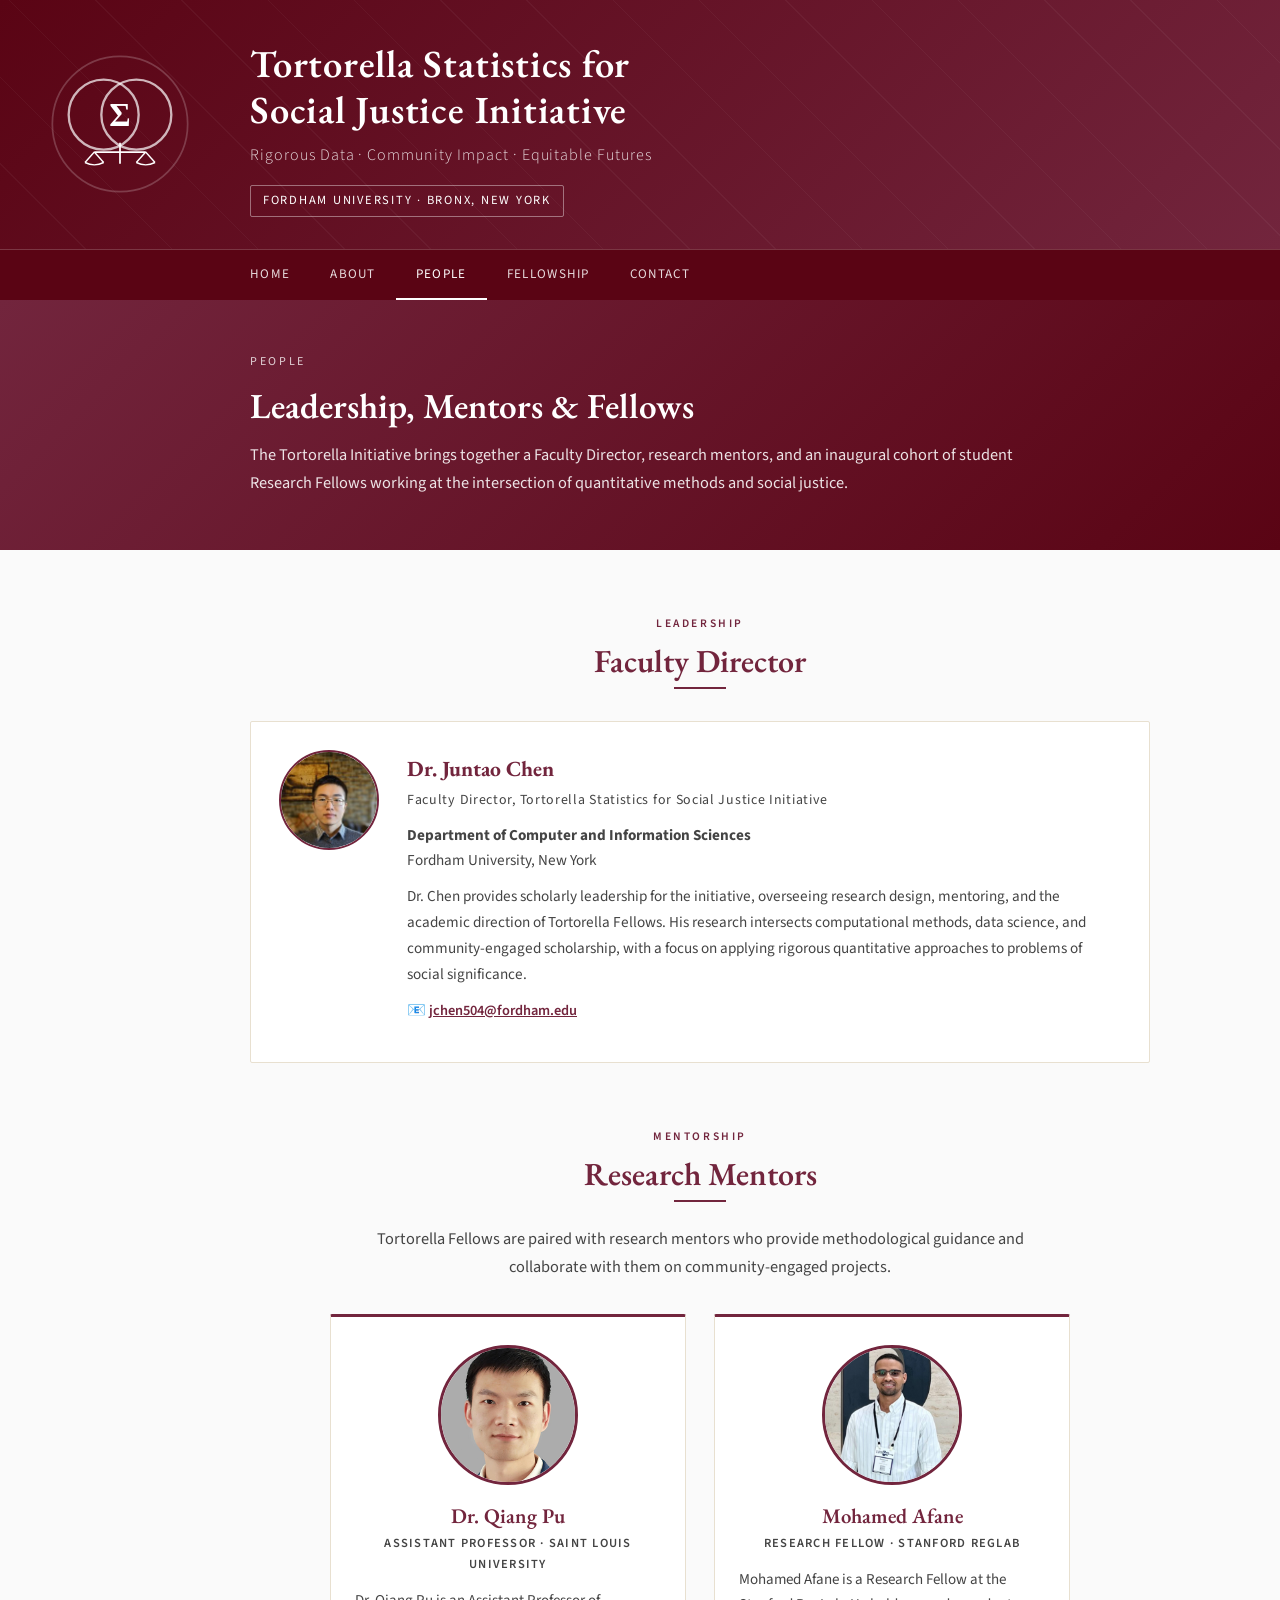
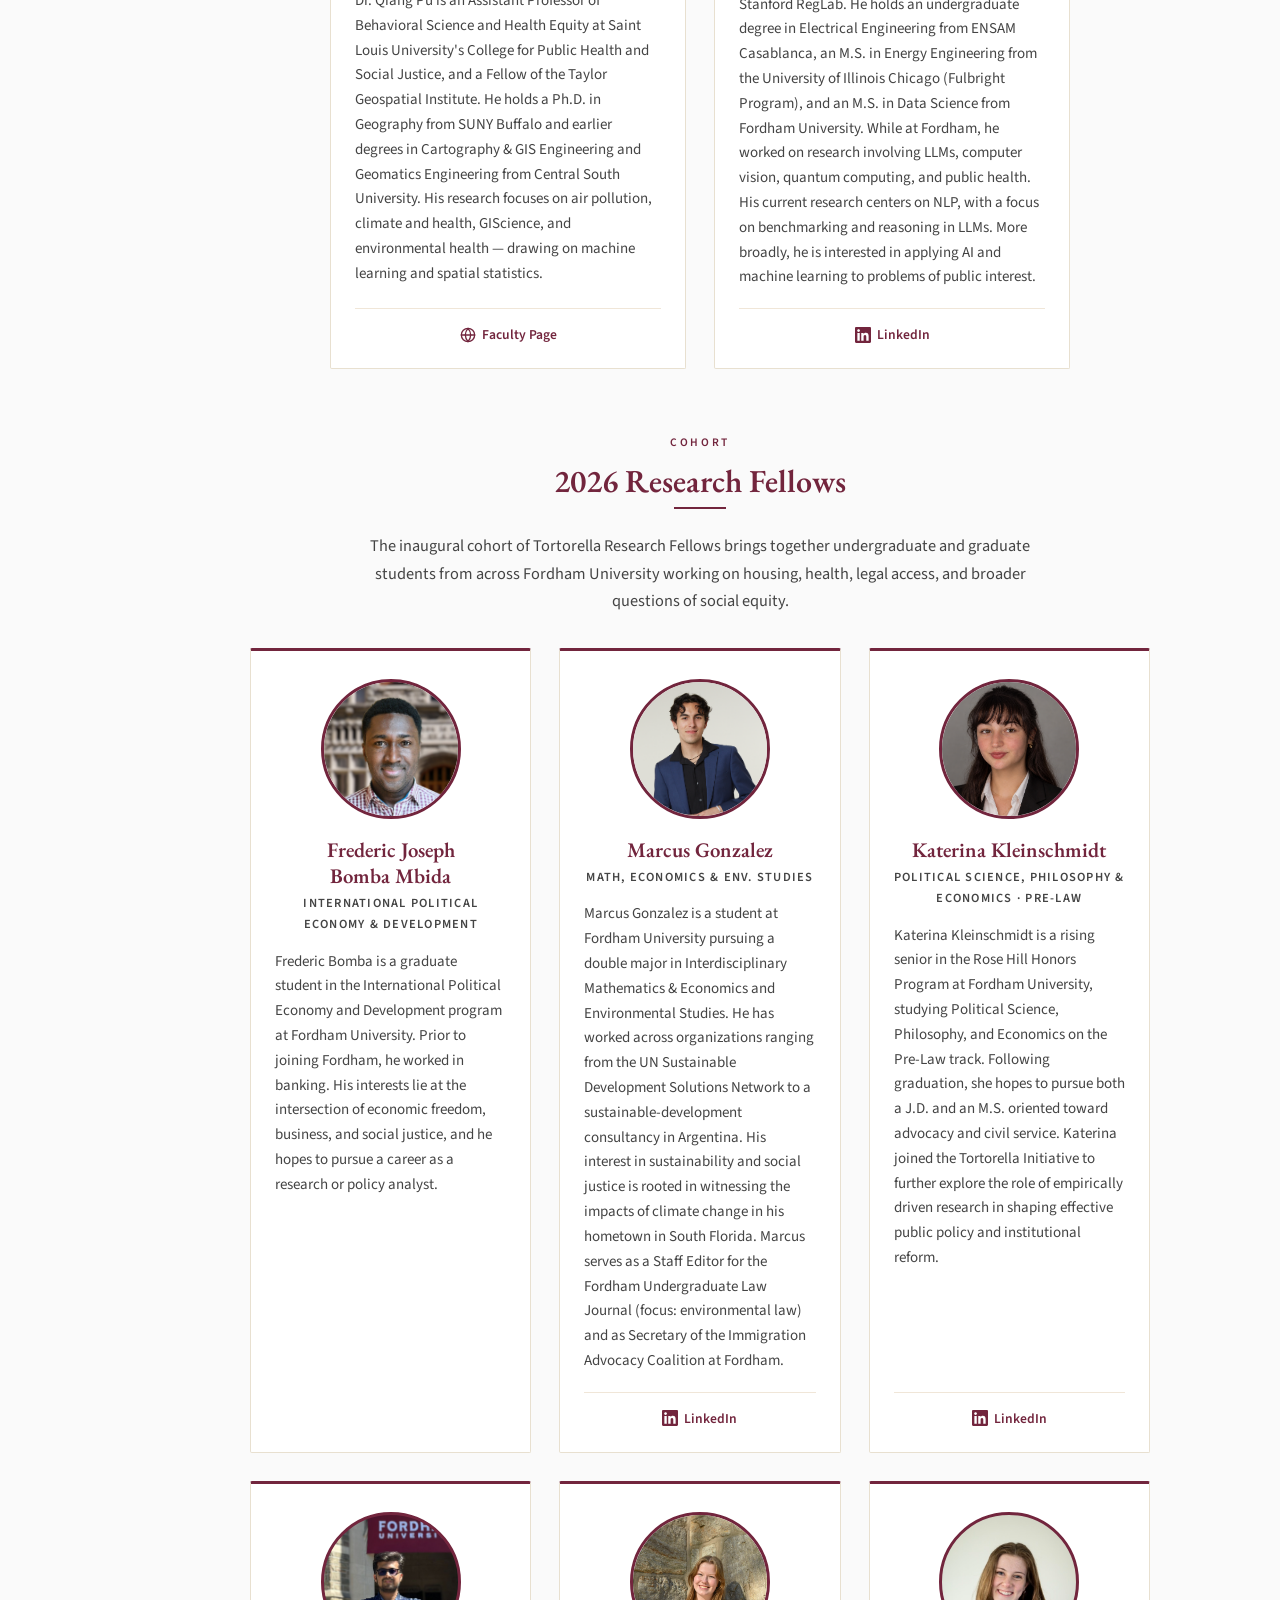
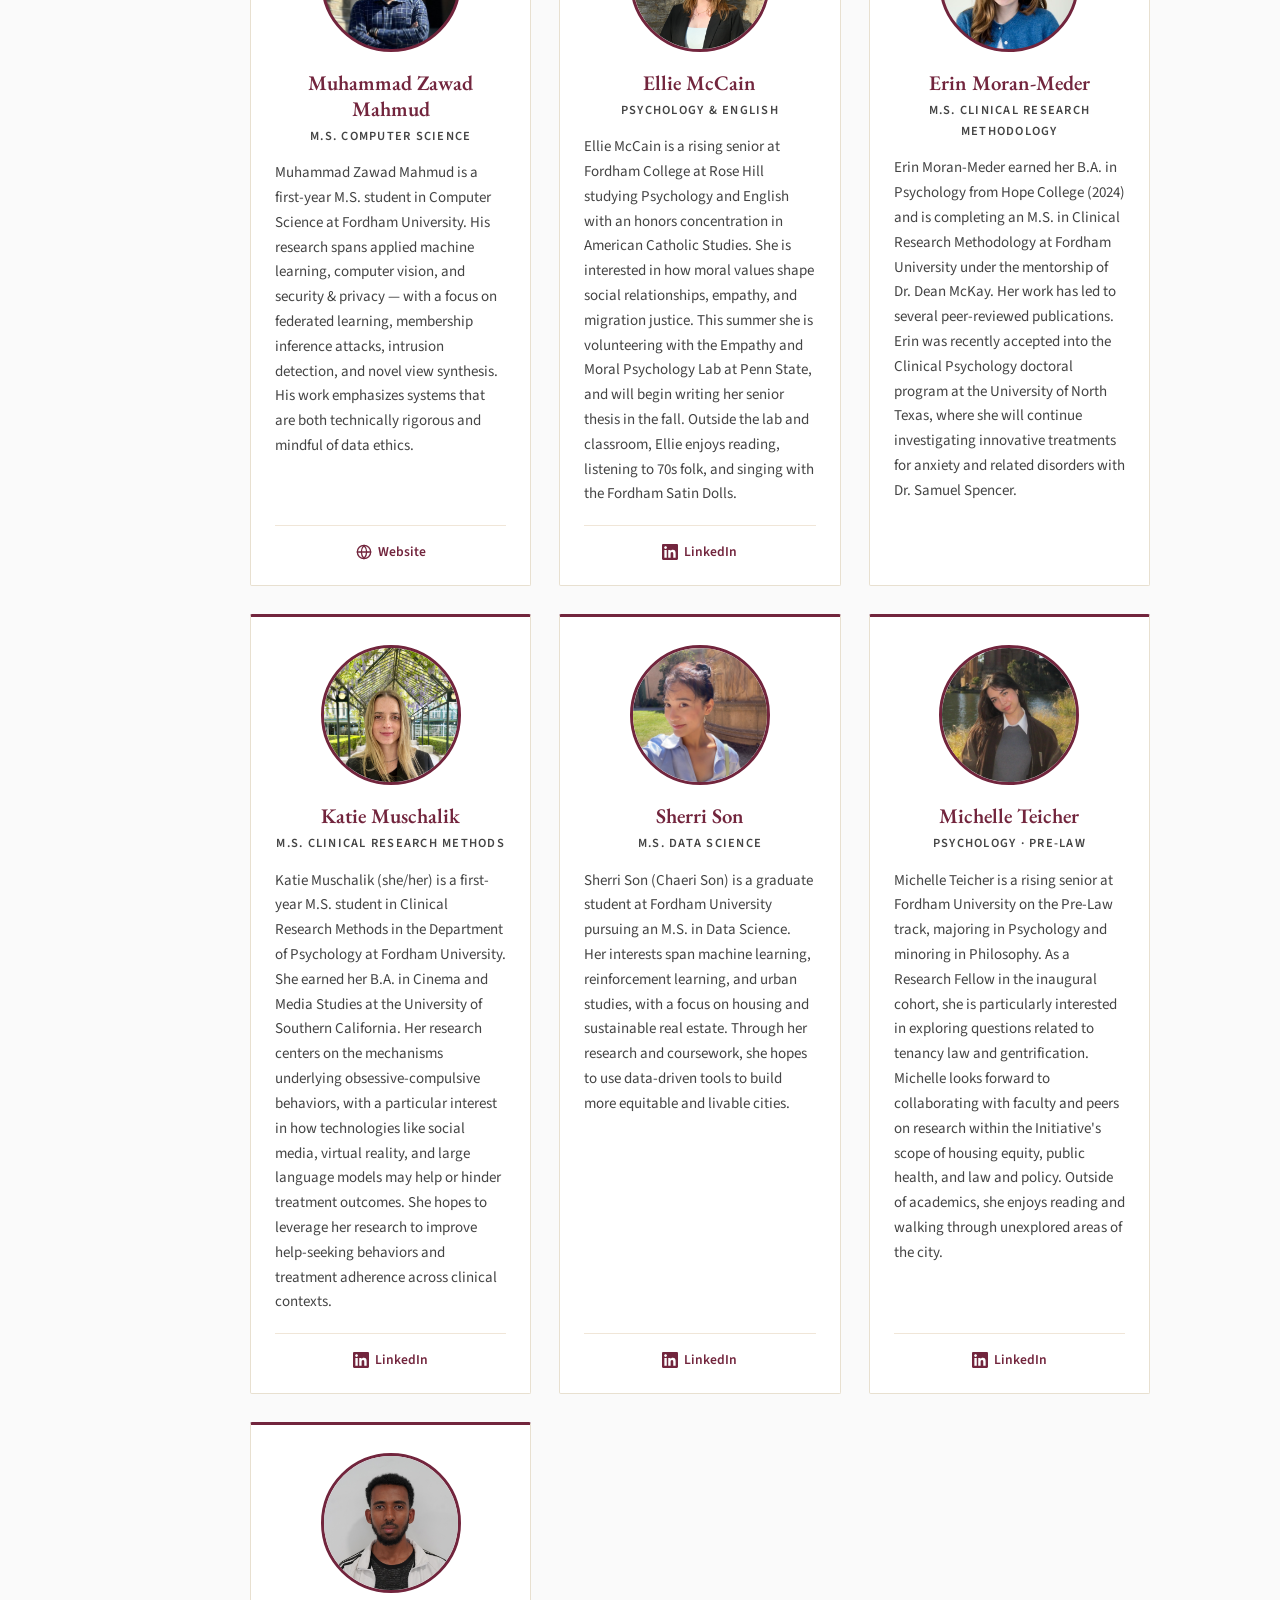
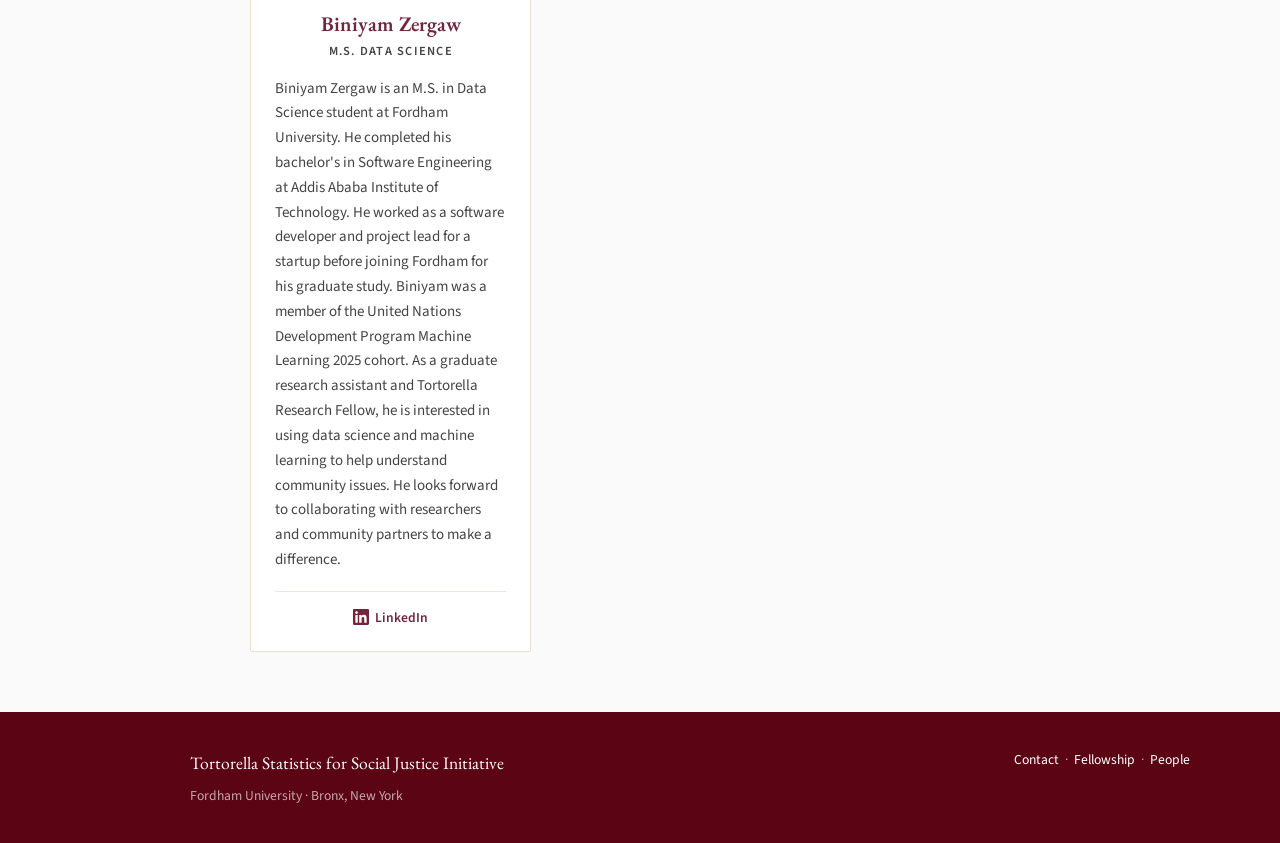
==== commit 37e209fc: "Adding fellows" ====
--- a/people.html
+++ b/people.html
@@ -369,12 +369,30 @@
         </div>
       </div>
 
-      <!-- FELLOW: Biniyam Zegraw -->
-      <div class="fellow-card">
-        <div class="fellow-photo placeholder">Z</div>
-        <div class="fellow-name">Biniyam Zegraw</div>
+      <!-- FELLOW: Biniyam Zergaw -->
+      <div class="fellow-card">
+        <img src="photos/Biniyam.JPG" alt="Biniyam Zergaw" class="fellow-photo"/>
+        <div class="fellow-name">Biniyam Zergaw</div>
         <div class="fellow-affiliation">M.S. Data Science</div>
-        <div class="fellow-placeholder-text">Bio coming soon.</div>
+        <p class="fellow-bio">
+          Biniyam Zergaw is an M.S. in Data Science student at Fordham University. He
+          completed his bachelor's in Software Engineering at Addis Ababa Institute of
+          Technology. He worked as a software developer and project lead for a startup
+          before joining Fordham for his graduate study. Biniyam was a member of the
+          United Nations Development Program Machine Learning 2025 cohort. As a graduate
+          research assistant and Tortorella Research Fellow, he is interested in using
+          data science and machine learning to help understand community issues. He looks
+          forward to collaborating with researchers and community partners to make a
+          difference.
+        </p>
+        <div class="fellow-links">
+          <a href="https://www.linkedin.com/in/biniyam-demissew/" target="_blank" rel="noopener">
+            <svg viewBox="0 0 24 24" fill="currentColor" aria-hidden="true">
+              <path d="M20.45 20.45h-3.55v-5.57c0-1.33-.02-3.04-1.85-3.04-1.85 0-2.13 1.45-2.13 2.95v5.66H9.36V9h3.41v1.56h.05c.47-.9 1.63-1.85 3.36-1.85 3.6 0 4.27 2.37 4.27 5.45v6.29zM5.34 7.43c-1.14 0-2.07-.93-2.07-2.07s.93-2.07 2.07-2.07 2.07.93 2.07 2.07-.93 2.07-2.07 2.07zM7.12 20.45H3.56V9h3.56v11.45zM22.22 0H1.77C.79 0 0 .77 0 1.72v20.56C0 23.23.79 24 1.77 24h20.45c.98 0 1.77-.77 1.77-1.72V1.72C24 .77 23.21 0 22.22 0z"/>
+            </svg>
+            LinkedIn
+          </a>
+        </div>
       </div>
 
     </div>
--- a/styles.css
+++ b/styles.css
@@ -50,15 +50,16 @@
 .header-inner {
   max-width: 1100px;
   margin: 0 auto;
-  padding: 52px 40px 44px;
-  position: relative;
-  display: flex;
-  align-items: center;
-  gap: 40px;
-}
-.header-logo-area { flex-shrink: 0; }
+  padding: 40px 40px 32px 160px;
+}
+.header-logo-area {
+  position: absolute;
+  left: max(20px, calc((100vw - 1100px) / 2 - 40px));
+  top: 50%;
+  transform: translateY(-50%);
+}
 .header-logo-area svg { display: block; }
-.header-text { flex: 1; }
+.header-text { /* normal block flow inside header-inner */ }
 .header-text h1 {
   font-family: 'EB Garamond', serif;
   font-size: 2.4rem;
@@ -95,12 +96,11 @@
 nav ul {
   max-width: 1100px;
   margin: 0 auto;
-  padding: 0 40px 0 200px;
+  padding: 0 40px 0 140px;
   list-style: none;
   display: flex;
   gap: 0;
 }
-@media (max-width: 720px) { nav ul { padding: 0 20px; } }
 nav ul li a {
   display: block;
   padding: 13px 20px;
@@ -116,7 +116,7 @@
 nav ul li a.active { color: white; border-bottom-color: white; }
 
 /* ── LAYOUT ── */
-.page-wrap { max-width: 1100px; margin: 0 auto; padding: 60px 40px; }
+.page-wrap { max-width: 1100px; margin: 0 auto; padding: 60px 40px 60px 160px; }
 
 section { margin-bottom: 64px; }
 section:last-child { margin-bottom: 0; }
@@ -166,7 +166,7 @@
   line-height: 1;
   pointer-events: none;
 }
-.hero-strip-inner { max-width: 1020px; margin: 0 auto; }
+.hero-strip-inner { max-width: 1020px; margin: 0 auto; padding-left: 120px; }
 .hero-strip blockquote {
   font-family: 'EB Garamond', serif;
   font-size: 1.55rem;
@@ -642,6 +642,7 @@
 .footer-inner {
   max-width: 1100px;
   margin: 0 auto;
+  padding-left: 100px;
   display: flex;
   justify-content: space-between;
   align-items: flex-start;
